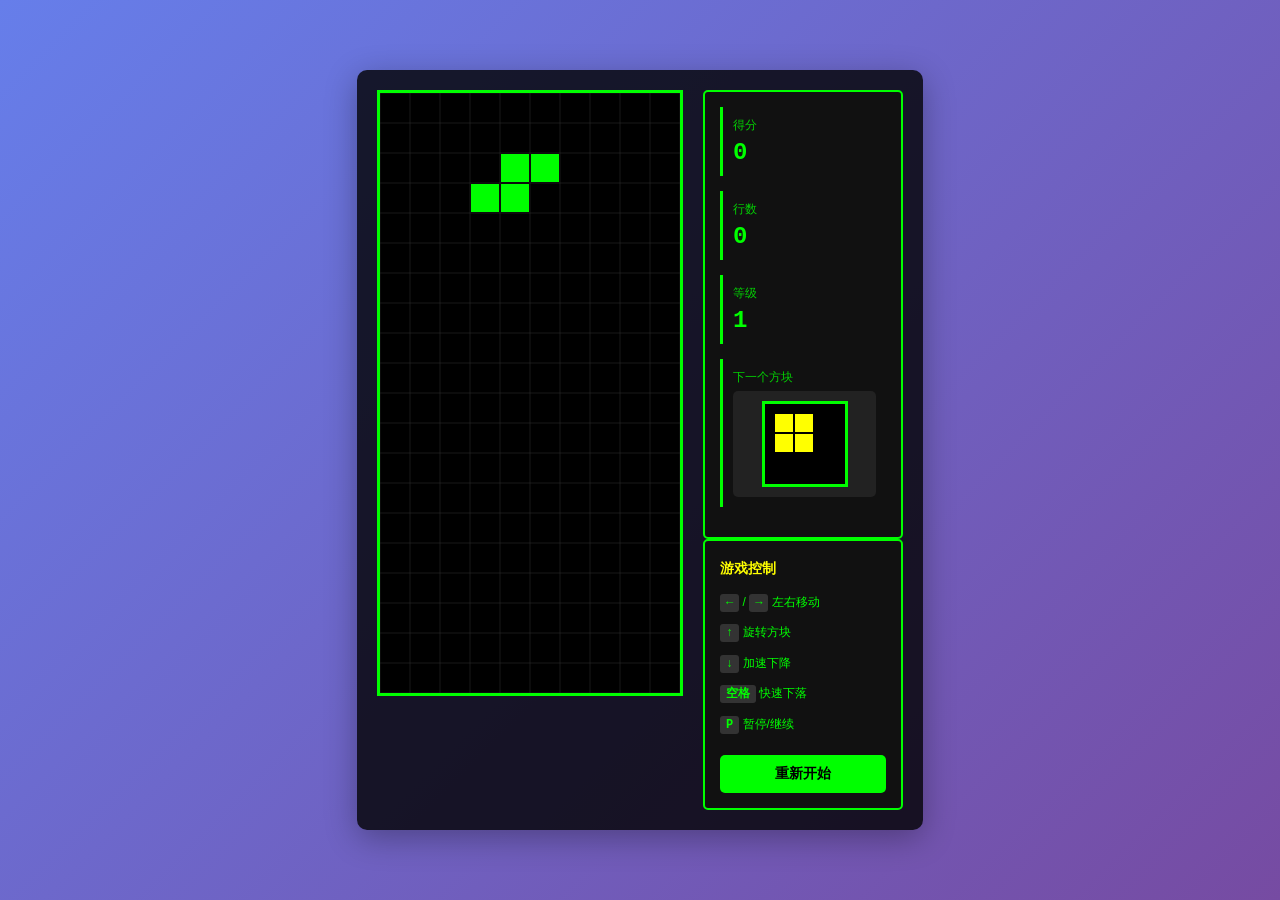
==== tetris_game.html @ 7fef72a0 "俄罗斯方块测试" ====
<!DOCTYPE html>
<html lang="zh-CN">
<head>
    <meta charset="UTF-8">
    <meta name="viewport" content="width=device-width, initial-scale=1.0">
    <title>俄罗斯方块游戏 - Tetris</title>
    <style>
        * {
            margin: 0;
            padding: 0;
            box-sizing: border-box;
        }

        body {
            display: flex;
            justify-content: center;
            align-items: center;
            min-height: 100vh;
            background: linear-gradient(135deg, #667eea 0%, #764ba2 100%);
            font-family: 'Arial', sans-serif;
        }

        .container {
            display: flex;
            gap: 20px;
            background: rgba(0, 0, 0, 0.8);
            padding: 20px;
            border-radius: 10px;
            box-shadow: 0 8px 32px rgba(0, 0, 0, 0.3);
        }

        .game-area {
            display: flex;
            flex-direction: column;
            gap: 10px;
        }

        canvas {
            border: 3px solid #00ff00;
            background: #000;
            display: block;
        }

        .info-panel {
            background: #111;
            padding: 15px;
            border-radius: 5px;
            border: 2px solid #00ff00;
            color: #00ff00;
            min-width: 200px;
        }

        .info-item {
            margin-bottom: 15px;
            padding: 10px;
            border-left: 3px solid #00ff00;
            padding-left: 10px;
        }

        .info-label {
            font-size: 12px;
            opacity: 0.8;
            margin-bottom: 5px;
        }

        .info-value {
            font-size: 24px;
            font-weight: bold;
            font-family: 'Courier New', monospace;
        }

        .next-piece {
            background: #222;
            padding: 10px;
            border-radius: 5px;
            min-height: 80px;
            display: flex;
            align-items: center;
            justify-content: center;
        }

        .controls {
            background: #111;
            padding: 15px;
            border-radius: 5px;
            border: 2px solid #00ff00;
            color: #00ff00;
            font-size: 12px;
            line-height: 1.8;
        }

        .controls h3 {
            margin-bottom: 10px;
            color: #ffff00;
        }

        .control-item {
            margin-bottom: 8px;
        }

        .key {
            background: #333;
            padding: 2px 6px;
            border-radius: 3px;
            font-family: 'Courier New', monospace;
            font-weight: bold;
        }

        button {
            width: 100%;
            padding: 10px;
            margin-top: 10px;
            background: #00ff00;
            color: #000;
            border: none;
            border-radius: 5px;
            font-size: 14px;
            font-weight: bold;
            cursor: pointer;
            transition: all 0.3s;
        }

        button:hover {
            background: #00cc00;
            transform: scale(1.02);
        }

        button:active {
            transform: scale(0.98);
        }

        .game-over-overlay {
            display: none;
            position: fixed;
            top: 0;
            left: 0;
            width: 100%;
            height: 100%;
            background: rgba(0, 0, 0, 0.9);
            z-index: 1000;
            justify-content: center;
            align-items: center;
            flex-direction: column;
            gap: 20px;
        }

        .game-over-overlay.active {
            display: flex;
        }

        .game-over-text {
            font-size: 60px;
            font-weight: bold;
            color: #ff0000;
            text-shadow: 0 0 20px #ff0000;
        }

        .final-score {
            font-size: 30px;
            color: #ffff00;
        }

        .restart-button {
            background: #ff0000;
            color: white;
            width: 200px;
            padding: 15px;
            font-size: 18px;
        }

        .restart-button:hover {
            background: #cc0000;
        }
    </style>
</head>
<body>
    <div class="container">
        <div class="game-area">
            <canvas id="gameCanvas" width="300" height="600"></canvas>
        </div>
        
        <div>
            <div class="info-panel">
                <div class="info-item">
                    <div class="info-label">得分</div>
                    <div class="info-value" id="score">0</div>
                </div>
                
                <div class="info-item">
                    <div class="info-label">行数</div>
                    <div class="info-value" id="lines">0</div>
                </div>
                
                <div class="info-item">
                    <div class="info-label">等级</div>
                    <div class="info-value" id="level">1</div>
                </div>
                
                <div class="info-item">
                    <div class="info-label">下一个方块</div>
                    <div class="next-piece">
                        <canvas id="nextPieceCanvas" width="80" height="80"></canvas>
                    </div>
                </div>
            </div>
            
            <div class="controls">
                <h3>游戏控制</h3>
                <div class="control-item">
                    <span class="key">←</span> / <span class="key">→</span> 左右移动
                </div>
                <div class="control-item">
                    <span class="key">↑</span> 旋转方块
                </div>
                <div class="control-item">
                    <span class="key">↓</span> 加速下降
                </div>
                <div class="control-item">
                    <span class="key">空格</span> 快速下落
                </div>
                <div class="control-item">
                    <span class="key">P</span> 暂停/继续
                </div>
                <button onclick="restartGame()">重新开始</button>
            </div>
        </div>
    </div>

    <div class="game-over-overlay" id="gameOverOverlay">
        <div class="game-over-text">游戏结束</div>
        <div class="final-score" id="finalScore">最终得分: 0</div>
        <button class="restart-button" onclick="restartGame()">重新开始游戏</button>
    </div>

    <script>
        // 游戏常量
        const GRID_WIDTH = 10;
        const GRID_HEIGHT = 20;
        const CELL_SIZE = 30;
        const FPS = 60;

        // 颜色定义
        const COLORS = {
            empty: '#000',
            grid: '#333',
            I: '#00ffff',
            O: '#ffff00',
            T: '#ff00ff',
            S: '#00ff00',
            Z: '#ff0000',
            J: '#0000ff',
            L: '#ff8800'
        };

        // 方块形状定义
        const SHAPES = {
            I: [
                [[0,0],[1,0],[2,0],[3,0]],
                [[0,0],[0,1],[0,2],[0,3]],
                [[0,0],[1,0],[2,0],[3,0]],
                [[0,0],[0,1],[0,2],[0,3]]
            ],
            O: [
                [[0,0],[1,0],[0,1],[1,1]],
                [[0,0],[1,0],[0,1],[1,1]],
                [[0,0],[1,0],[0,1],[1,1]],
                [[0,0],[1,0],[0,1],[1,1]]
            ],
            T: [
                [[1,0],[0,1],[1,1],[2,1]],
                [[1,0],[0,1],[1,1],[1,2]],
                [[0,1],[1,1],[2,1],[1,2]],
                [[0,0],[0,1],[1,1],[0,2]]
            ],
            S: [
                [[1,0],[2,0],[0,1],[1,1]],
                [[0,0],[0,1],[1,1],[1,2]],
                [[1,0],[2,0],[0,1],[1,1]],
                [[0,0],[0,1],[1,1],[1,2]]
            ],
            Z: [
                [[0,0],[1,0],[1,1],[2,1]],
                [[1,0],[0,1],[1,1],[0,2]],
                [[0,0],[1,0],[1,1],[2,1]],
                [[1,0],[0,1],[1,1],[0,2]]
            ],
            J: [
                [[0,0],[0,1],[1,1],[2,1]],
                [[0,0],[1,0],[0,1],[0,2]],
                [[0,1],[1,1],[2,1],[2,0]],
                [[1,0],[1,1],[0,2],[1,2]]
            ],
            L: [
                [[2,0],[0,1],[1,1],[2,1]],
                [[0,0],[0,1],[1,1],[1,2]],
                [[0,1],[1,1],[2,1],[0,0]],
                [[0,0],[1,0],[1,1],[1,2]]
            ]
        };

        // 游戏状态
        let canvas, ctx, nextPieceCanvas, nextCtx;
        let grid = [];
        let currentPiece = null;
        let nextPiece = null;
        let score = 0;
        let linesCleared = 0;
        let level = 1;
        let gameOver = false;
        let isPaused = false;
        let fallTime = 0;
        let fallSpeed = 0.5;
        let lastTime = Date.now();

        class TetrisPiece {
            constructor(type = null, x = 3, y = 0) {
                const types = Object.keys(SHAPES);
                this.type = type || types[Math.floor(Math.random() * types.length)];
                this.rotation = 0;
                this.x = x;
                this.y = y;
            }

            getBlocks() {
                const shape = SHAPES[this.type][this.rotation % 4];
                return shape.map(([dx, dy]) => [this.x + dx, this.y + dy]);
            }

            rotate() {
                this.rotation = (this.rotation + 1) % 4;
            }
        }

        function initGame() {
            grid = Array(GRID_HEIGHT).fill().map(() => Array(GRID_WIDTH).fill(0));
            currentPiece = new TetrisPiece();
            nextPiece = new TetrisPiece();
            score = 0;
            linesCleared = 0;
            level = 1;
            gameOver = false;
            isPaused = false;
            fallTime = 0;
            fallSpeed = 0.5;
            document.getElementById('gameOverOverlay').classList.remove('active');
            updateUI();
        }

        function isValidPosition(piece, x, y, rotation) {
            const originalX = piece.x;
            const originalY = piece.y;
            const originalRotation = piece.rotation;

            piece.x = x;
            piece.y = y;
            piece.rotation = rotation;

            const blocks = piece.getBlocks();
            let valid = true;

            for (const [bx, by] of blocks) {
                if (bx < 0 || bx >= GRID_WIDTH || by >= GRID_HEIGHT) {
                    valid = false;
                    break;
                }
                if (by >= 0 && grid[by][bx]) {
                    valid = false;
                    break;
                }
            }

            piece.x = originalX;
            piece.y = originalY;
            piece.rotation = originalRotation;

            return valid;
        }

        function placePiece() {
            for (const [bx, by] of currentPiece.getBlocks()) {
                if (by >= 0 && by < GRID_HEIGHT && bx >= 0 && bx < GRID_WIDTH) {
                    grid[by][bx] = currentPiece.type;
                }
            }
        }

        function clearRows() {
            let rowsCleared = 0;
            for (let y = GRID_HEIGHT - 1; y >= 0; y--) {
                if (grid[y].every(cell => cell !== 0)) {
                    grid.splice(y, 1);
                    grid.unshift(Array(GRID_WIDTH).fill(0));
                    rowsCleared++;
                    y++;
                }
            }

            if (rowsCleared > 0) {
                score += rowsCleared * 100;
                linesCleared += rowsCleared;
                level = Math.floor(linesCleared / 10) + 1;
                fallSpeed = Math.max(0.1, 0.5 - (level - 1) * 0.05);
            }

            return rowsCleared;
        }

        function spawnNewPiece() {
            currentPiece = nextPiece;
            nextPiece = new TetrisPiece();

            if (!isValidPosition(currentPiece, currentPiece.x, currentPiece.y, currentPiece.rotation)) {
                gameOver = true;
                document.getElementById('gameOverOverlay').classList.add('active');
                document.getElementById('finalScore').textContent = `最终得分: ${score}`;
            }
        }

        function update() {
            if (gameOver || isPaused) return;

            const currentTime = Date.now();
            const deltaTime = (currentTime - lastTime) / 1000;
            lastTime = currentTime;

            fallTime += deltaTime;

            if (fallTime > fallSpeed) {
                fallTime = 0;

                if (isValidPosition(currentPiece, currentPiece.x, currentPiece.y + 1, currentPiece.rotation)) {
                    currentPiece.y++;
                } else {
                    placePiece();
                    clearRows();
                    spawnNewPiece();
                }
            }
        }

        function draw() {
            // 绘制游戏区域
            ctx.fillStyle = COLORS.empty;
            ctx.fillRect(0, 0, GRID_WIDTH * CELL_SIZE, GRID_HEIGHT * CELL_SIZE);

            // 绘制网格
            ctx.strokeStyle = COLORS.grid;
            ctx.lineWidth = 0.5;
            for (let x = 0; x <= GRID_WIDTH; x++) {
                ctx.beginPath();
                ctx.moveTo(x * CELL_SIZE, 0);
                ctx.lineTo(x * CELL_SIZE, GRID_HEIGHT * CELL_SIZE);
                ctx.stroke();
            }
            for (let y = 0; y <= GRID_HEIGHT; y++) {
                ctx.beginPath();
                ctx.moveTo(0, y * CELL_SIZE);
                ctx.lineTo(GRID_WIDTH * CELL_SIZE, y * CELL_SIZE);
                ctx.stroke();
            }

            // 绘制已放置的方块
            for (let y = 0; y < GRID_HEIGHT; y++) {
                for (let x = 0; x < GRID_WIDTH; x++) {
                    if (grid[y][x]) {
                        ctx.fillStyle = COLORS[grid[y][x]];
                        ctx.fillRect(x * CELL_SIZE + 1, y * CELL_SIZE + 1, CELL_SIZE - 2, CELL_SIZE - 2);
                    }
                }
            }

            // 绘制当前方块
            ctx.fillStyle = COLORS[currentPiece.type];
            for (const [bx, by] of currentPiece.getBlocks()) {
                if (by >= 0) {
                    ctx.fillRect(bx * CELL_SIZE + 1, by * CELL_SIZE + 1, CELL_SIZE - 2, CELL_SIZE - 2);
                }
            }

            if (isPaused) {
                ctx.fillStyle = 'rgba(0, 0, 0, 0.7)';
                ctx.fillRect(0, 0, GRID_WIDTH * CELL_SIZE, GRID_HEIGHT * CELL_SIZE);
                ctx.fillStyle = '#ffff00';
                ctx.font = '30px Arial';
                ctx.textAlign = 'center';
                ctx.fillText('暂停', GRID_WIDTH * CELL_SIZE / 2, GRID_HEIGHT * CELL_SIZE / 2);
            }

            drawNextPiece();
        }

        function drawNextPiece() {
            const cellSize = 20;
            nextCtx.fillStyle = '#000';
            nextCtx.fillRect(0, 0, 80, 80);

            nextCtx.fillStyle = COLORS[nextPiece.type];
            const blocks = SHAPES[nextPiece.type][0];
            for (const [dx, dy] of blocks) {
                nextCtx.fillRect(dx * cellSize + 10, dy * cellSize + 10, cellSize - 2, cellSize - 2);
            }
        }

        function updateUI() {
            document.getElementById('score').textContent = score;
            document.getElementById('lines').textContent = linesCleared;
            document.getElementById('level').textContent = level;
        }

        function handleKeyDown(e) {
            if (gameOver && e.key !== 'r' && e.key !== 'R') return;

            switch(e.key) {
                case 'ArrowLeft':
                    if (isValidPosition(currentPiece, currentPiece.x - 1, currentPiece.y, currentPiece.rotation)) {
                        currentPiece.x--;
                    }
                    break;
                case 'ArrowRight':
                    if (isValidPosition(currentPiece, currentPiece.x + 1, currentPiece.y, currentPiece.rotation)) {
                        currentPiece.x++;
                    }
                    break;
                case 'ArrowDown':
                    if (isValidPosition(currentPiece, currentPiece.x, currentPiece.y + 1, currentPiece.rotation)) {
                        currentPiece.y++;
                    }
                    break;
                case 'ArrowUp':
                    const newRotation = (currentPiece.rotation + 1) % 4;
                    if (isValidPosition(currentPiece, currentPiece.x, currentPiece.y, newRotation)) {
                        currentPiece.rotate();
                    }
                    break;
                case ' ':
                    e.preventDefault();
                    while (isValidPosition(currentPiece, currentPiece.x, currentPiece.y + 1, currentPiece.rotation)) {
                        currentPiece.y++;
                    }
                    break;
                case 'p':
                case 'P':
                    if (!gameOver) isPaused = !isPaused;
                    break;
            }
        }

        function gameLoop() {
            update();
            draw();
            updateUI();
            requestAnimationFrame(gameLoop);
        }

        function restartGame() {
            initGame();
        }

        window.addEventListener('keydown', handleKeyDown);

        window.addEventListener('load', () => {
            canvas = document.getElementById('gameCanvas');
            ctx = canvas.getContext('2d');
            nextPieceCanvas = document.getElementById('nextPieceCanvas');
            nextCtx = nextPieceCanvas.getContext('2d');
            
            initGame();
            gameLoop();
        });
    </script>
</body>
</html>
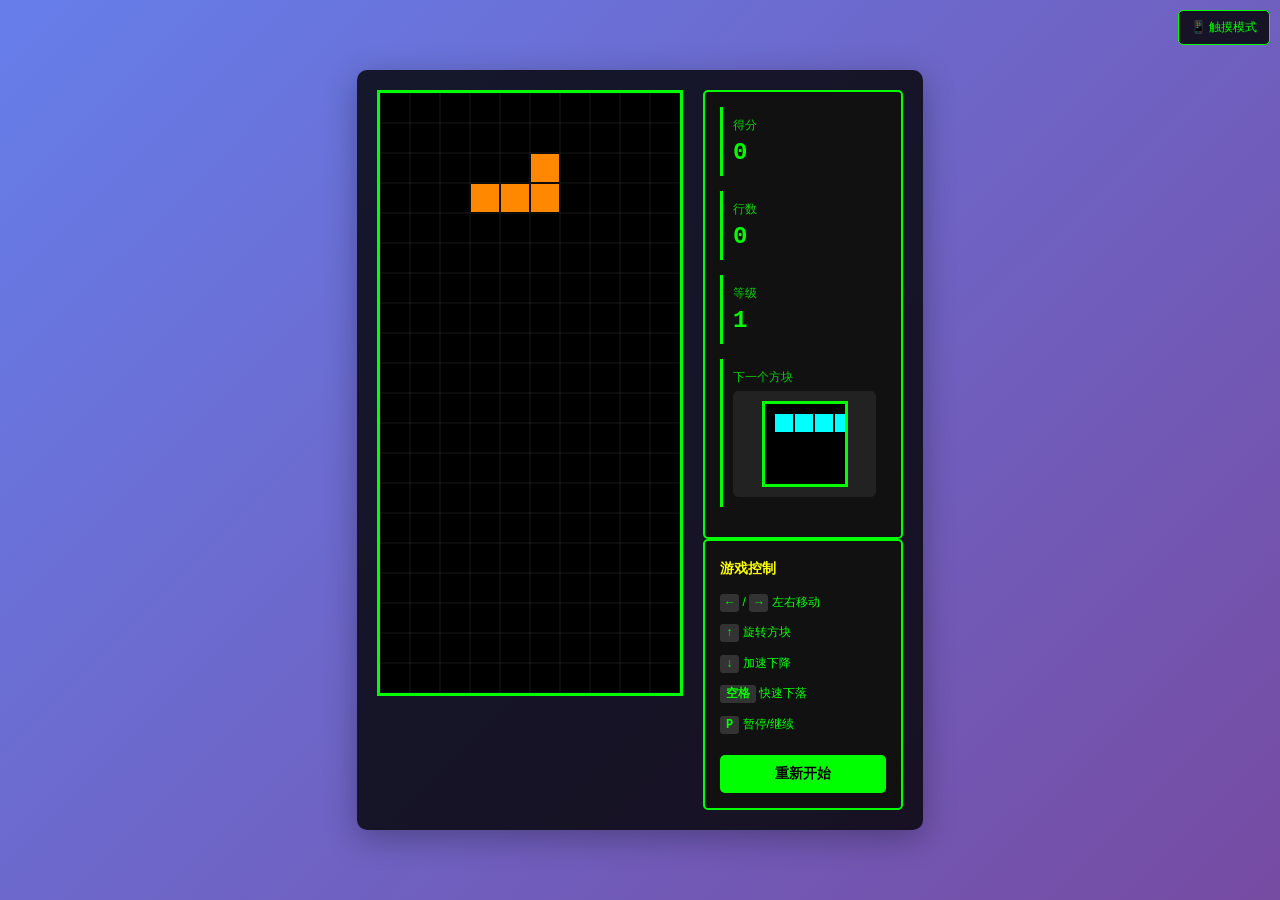
==== commit 814e3678: "Add comprehensive mobile touch support with gesture recognition, virtual buttons, and responsive des" ====
--- a/tetris_game.html
+++ b/tetris_game.html
@@ -39,6 +39,70 @@
             border: 3px solid #00ff00;
             background: #000;
             display: block;
+        }
+
+        /* 移动端响应式设计 */
+        @media (max-width: 768px) {
+            body {
+                min-height: 100vh;
+                padding-bottom: 180px; /* 为虚拟键盘预留空间 */
+            }
+
+            .container {
+                flex-direction: column;
+                gap: 10px;
+                padding: 10px;
+                width: 100%;
+                max-width: 100%;
+            }
+
+            .game-area {
+                gap: 5px;
+            }
+
+            canvas {
+                border: 2px solid #00ff00;
+                width: 100% !important;
+                height: auto !important;
+                max-width: 100%;
+            }
+
+            .info-panel {
+                display: grid;
+                grid-template-columns: 1fr 1fr;
+                gap: 10px;
+                min-width: auto;
+            }
+
+            .next-piece {
+                grid-column: 1 / -1;
+            }
+
+            .controls {
+                display: none; /* 在移动端隐藏键盘说明 */
+            }
+
+            .mobile-controls {
+                padding: 15px 5px;
+            }
+
+            .touch-btn {
+                padding: 10px 12px;
+                font-size: 12px;
+                min-width: 45px;
+            }
+        }
+
+        @media (max-width: 480px) {
+            .info-panel {
+                grid-template-columns: 1fr;
+            }
+
+            .touch-btn {
+                padding: 8px 10px;
+                font-size: 11px;
+                min-width: 40px;
+            }
         }
 
         .info-panel {
@@ -127,6 +191,93 @@
 
         button:active {
             transform: scale(0.98);
+        }
+
+        /* 移动端UI隐藏 */
+        @media (min-width: 768px) {
+            .mobile-controls {
+                display: none !important;
+            }
+        }
+
+        /* 移动端控制按钮 */
+        .mobile-controls {
+            display: none;
+            position: fixed;
+            bottom: 0;
+            left: 0;
+            right: 0;
+            background: rgba(0, 0, 0, 0.9);
+            padding: 10px;
+            gap: 5px;
+            z-index: 999;
+            flex-wrap: wrap;
+            justify-content: center;
+            align-items: center;
+            border-top: 2px solid #00ff00;
+        }
+
+        .mobile-controls.active {
+            display: flex;
+        }
+
+        .touch-btn {
+            background: #00ff00;
+            color: #000;
+            border: 2px solid #00cc00;
+            border-radius: 8px;
+            padding: 12px 15px;
+            font-weight: bold;
+            font-size: 14px;
+            cursor: pointer;
+            user-select: none;
+            -webkit-user-select: none;
+            touch-action: manipulation;
+            min-width: 50px;
+            text-align: center;
+            transition: all 0.1s;
+        }
+
+        .touch-btn:active {
+            background: #00cc00;
+            transform: scale(0.95);
+        }
+
+        .touch-btn.rotate {
+            background: #ffff00;
+            flex: 1;
+            min-width: 100px;
+        }
+
+        .touch-btn.rotate:active {
+            background: #ffcc00;
+        }
+
+        .touch-btn.space {
+            background: #ff8800;
+            flex: 1;
+            min-width: 120px;
+        }
+
+        .touch-btn.space:active {
+            background: #ff6600;
+        }
+
+        .touch-hint {
+            position: fixed;
+            top: 10px;
+            right: 10px;
+            background: rgba(0, 0, 0, 0.8);
+            color: #00ff00;
+            padding: 8px 12px;
+            border-radius: 5px;
+            font-size: 12px;
+            border: 1px solid #00ff00;
+            display: none;
+        }
+
+        .touch-hint.active {
+            display: block;
         }
 
         .game-over-overlay {
@@ -226,6 +377,18 @@
         </div>
     </div>
 
+    <!-- 触摸屏提示 -->
+    <div class="touch-hint" id="touchHint">📱 触摸模式</div>
+
+    <!-- 移动端虚拟控制 -->
+    <div class="mobile-controls" id="mobileControls">
+        <button class="touch-btn" id="btnLeft">◀ 左</button>
+        <button class="touch-btn" id="btnRight">▶ 右</button>
+        <button class="touch-btn rotate" id="btnRotate">🔄 旋转</button>
+        <button class="touch-btn space" id="btnDrop">⬇ 快速下落</button>
+        <button class="touch-btn" id="btnPause">⏸ 暂停</button>
+    </div>
+
     <div class="game-over-overlay" id="gameOverOverlay">
         <div class="game-over-text">游戏结束</div>
         <div class="final-score" id="finalScore">最终得分: 0</div>
@@ -545,6 +708,170 @@
             }
         }
 
+        // ============ 触摸屏和手势支持 ============
+        let touchStartX = 0;
+        let touchStartY = 0;
+        let touchStartTime = 0;
+        const SWIPE_THRESHOLD = 50;
+        const SWIPE_TIME_THRESHOLD = 300;
+
+        function detectDevice() {
+            // 检测是否为移动设备
+            const isMobile = /Android|webOS|iPhone|iPad|iPod|BlackBerry|IEMobile|Opera Mini/i.test(navigator.userAgent);
+            const isTablet = /iPad|Android|Chrome/i.test(navigator.userAgent);
+            const isTouchDevice = () => {
+                return (('ontouchstart' in window) ||
+                        (navigator.maxTouchPoints > 0) ||
+                        (navigator.msMaxTouchPoints > 0));
+            };
+
+            return isMobile || isTablet || isTouchDevice();
+        }
+
+        function initMobileControls() {
+            const isMobileDevice = detectDevice();
+            const mobileControls = document.getElementById('mobileControls');
+            const touchHint = document.getElementById('touchHint');
+
+            if (isMobileDevice) {
+                mobileControls.classList.add('active');
+                touchHint.classList.add('active');
+
+                // 绑定虚拟按钮事件
+                document.getElementById('btnLeft').addEventListener('click', (e) => {
+                    e.preventDefault();
+                    handleMoveLeft();
+                });
+
+                document.getElementById('btnRight').addEventListener('click', (e) => {
+                    e.preventDefault();
+                    handleMoveRight();
+                });
+
+                document.getElementById('btnRotate').addEventListener('click', (e) => {
+                    e.preventDefault();
+                    handleRotate();
+                });
+
+                document.getElementById('btnDrop').addEventListener('click', (e) => {
+                    e.preventDefault();
+                    handleDropFast();
+                });
+
+                document.getElementById('btnPause').addEventListener('click', (e) => {
+                    e.preventDefault();
+                    handlePause();
+                });
+            }
+        }
+
+        // 移动操作处理
+        function handleMoveLeft() {
+            if (gameOver || isPaused) return;
+            if (isValidPosition(currentPiece, currentPiece.x - 1, currentPiece.y, currentPiece.rotation)) {
+                currentPiece.x--;
+            }
+        }
+
+        function handleMoveRight() {
+            if (gameOver || isPaused) return;
+            if (isValidPosition(currentPiece, currentPiece.x + 1, currentPiece.y, currentPiece.rotation)) {
+                currentPiece.x++;
+            }
+        }
+
+        function handleRotate() {
+            if (gameOver || isPaused) return;
+            const newRotation = (currentPiece.rotation + 1) % 4;
+            if (isValidPosition(currentPiece, currentPiece.x, currentPiece.y, newRotation)) {
+                currentPiece.rotate();
+            }
+        }
+
+        function handleDropFast() {
+            if (gameOver || isPaused) return;
+            while (isValidPosition(currentPiece, currentPiece.x, currentPiece.y + 1, currentPiece.rotation)) {
+                currentPiece.y++;
+            }
+        }
+
+        function handlePause() {
+            if (!gameOver) {
+                isPaused = !isPaused;
+            }
+        }
+
+        // 触摸事件处理
+        function handleTouchStart(e) {
+            touchStartX = e.touches[0].clientX;
+            touchStartY = e.touches[0].clientY;
+            touchStartTime = Date.now();
+        }
+
+        function handleTouchEnd(e) {
+            const touchEndX = e.changedTouches[0].clientX;
+            const touchEndY = e.changedTouches[0].clientY;
+            const touchEndTime = Date.now();
+
+            const deltaX = touchEndX - touchStartX;
+            const deltaY = touchEndY - touchStartY;
+            const deltaTime = touchEndTime - touchStartTime;
+
+            // 判断是否为有效的滑动
+            if (deltaTime < SWIPE_TIME_THRESHOLD) {
+                const absDeltaX = Math.abs(deltaX);
+                const absDeltaY = Math.abs(deltaY);
+
+                if (absDeltaX > SWIPE_THRESHOLD && absDeltaX > absDeltaY) {
+                    // 水平滑动
+                    if (deltaX > 0) {
+                        handleMoveRight();
+                    } else {
+                        handleMoveLeft();
+                    }
+                } else if (absDeltaY > SWIPE_THRESHOLD && absDeltaY > absDeltaX) {
+                    // 竖直滑动
+                    if (deltaY > 0) {
+                        handleRotate();
+                    } else {
+                        handleDropFast();
+                    }
+                } else if (absDeltaX < 20 && absDeltaY < 20) {
+                    // 点击（几乎没有移动）
+                    handleRotate();
+                }
+            }
+        }
+
+        // 陀螺仪加速度计支持（可选高级功能）
+        function initDeviceOrientation() {
+            if (typeof DeviceOrientationEvent === 'undefined') {
+                return; // 不支持陀螺仪
+            }
+
+            window.addEventListener('deviceorientation', handleDeviceOrientation);
+        }
+
+        let tiltThreshold = 15;
+        let lastTiltDirection = 0;
+
+        function handleDeviceOrientation(event) {
+            if (gameOver || isPaused) return;
+
+            const gamma = event.gamma; // 左右倾斜 (-90 到 90)
+
+            // 根据手机倾斜自动左右移动
+            if (gamma < -tiltThreshold && lastTiltDirection !== -1) {
+                handleMoveLeft();
+                lastTiltDirection = -1;
+            } else if (gamma > tiltThreshold && lastTiltDirection !== 1) {
+                handleMoveRight();
+                lastTiltDirection = 1;
+            } else if (Math.abs(gamma) <= tiltThreshold / 2) {
+                lastTiltDirection = 0;
+            }
+        }
+
         function gameLoop() {
             update();
             draw();
@@ -564,8 +891,50 @@
             nextPieceCanvas = document.getElementById('nextPieceCanvas');
             nextCtx = nextPieceCanvas.getContext('2d');
             
+            // 初始化游戏
             initGame();
             gameLoop();
+
+            // 初始化移动端支持
+            initMobileControls();
+
+            // 添加触摸事件监听
+            const isMobileDevice = detectDevice();
+            if (isMobileDevice) {
+                canvas.addEventListener('touchstart', handleTouchStart);
+                canvas.addEventListener('touchend', handleTouchEnd);
+                
+                // 尝试启用陀螺仪支持
+                if (typeof DeviceOrientationEvent !== 'undefined' && 
+                    typeof DeviceOrientationEvent.requestPermission === 'function') {
+                    // iOS 13+ 需要权限
+                    const requestButton = document.createElement('button');
+                    requestButton.textContent = '启用重力感应';
+                    requestButton.style.position = 'fixed';
+                    requestButton.style.bottom = '80px';
+                    requestButton.style.right = '10px';
+                    requestButton.style.zIndex = '998';
+                    requestButton.style.backgroundColor = '#0088ff';
+                    requestButton.style.color = 'white';
+                    requestButton.style.border = 'none';
+                    requestButton.style.padding = '8px 12px';
+                    requestButton.style.borderRadius = '5px';
+                    requestButton.style.fontSize = '12px';
+                    requestButton.style.cursor = 'pointer';
+                    requestButton.onclick = () => {
+                        DeviceOrientationEvent.requestPermission().then(permissionState => {
+                            if (permissionState === 'granted') {
+                                initDeviceOrientation();
+                                requestButton.style.display = 'none';
+                            }
+                        }).catch(console.error);
+                    };
+                    document.body.appendChild(requestButton);
+                } else if (typeof DeviceOrientationEvent !== 'undefined') {
+                    // 其他设备直接启用
+                    initDeviceOrientation();
+                }
+            }
         });
     </script>
 </body>
